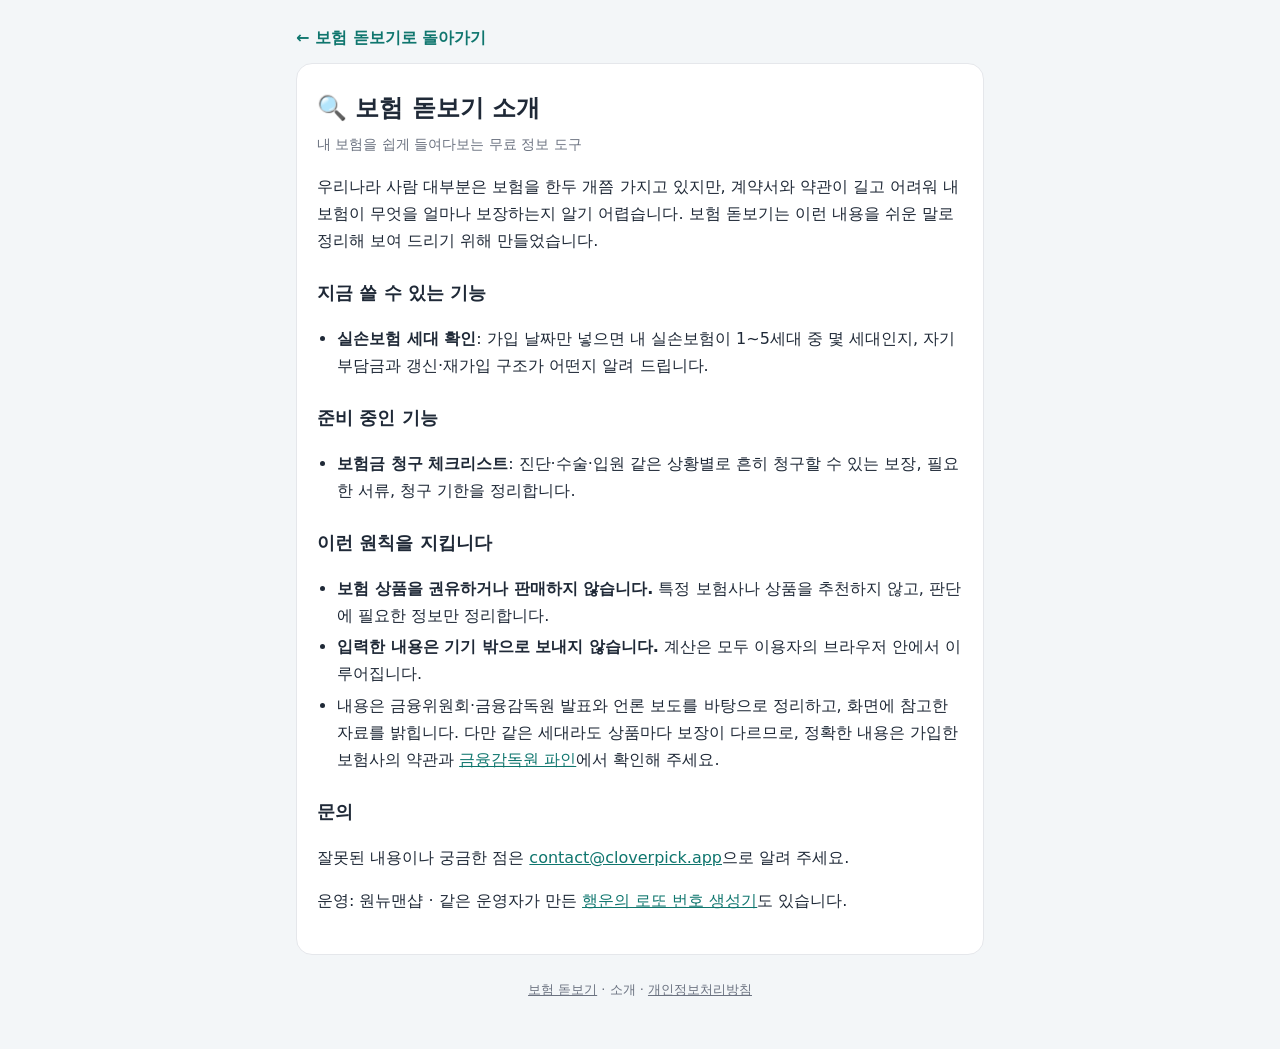
==== about.html @ 7f8721bd "구글 애널리틱스 태그 추가 (G-VRJEDQ2BLV, 세 페이지) Co-Authored-By: Claude Opus 5.5 <noreply@anthropic.com>" ====
<!DOCTYPE html>
<html lang="ko">
<head>
  <!-- Google tag (gtag.js) -->
  <script async src="https://www.googletagmanager.com/gtag/js?id=G-VRJEDQ2BLV"></script>
  <script>
    window.dataLayer = window.dataLayer || [];
    function gtag(){dataLayer.push(arguments);}
    gtag('js', new Date());

    gtag('config', 'G-VRJEDQ2BLV');
  </script>
  <meta charset="UTF-8">
  <meta name="viewport" content="width=device-width, initial-scale=1.0">
  <title>소개 - 보험 돋보기</title>
  <meta name="description" content="보험 돋보기는 내 보험을 쉽게 들여다볼 수 있도록 돕는 무료 정보 도구입니다.">
  <link rel="canonical" href="https://insure.cloverpick.app/about">
  <link rel="icon" href="icon.svg" type="image/svg+xml">
  <meta name="google-adsense-account" content="ca-pub-3330288431208764">
  <script async src="https://pagead2.googlesyndication.com/pagead/js/adsbygoogle.js?client=ca-pub-3330288431208764" crossorigin="anonymous"></script>
  <link rel="stylesheet" href="page.css">
</head>
<body>
  <div class="wrap">
    <a class="back" href="./">← 보험 돋보기로 돌아가기</a>
    <article>
      <h1>🔍 보험 돋보기 소개</h1>
      <p class="meta">내 보험을 쉽게 들여다보는 무료 정보 도구</p>
      <p>우리나라 사람 대부분은 보험을 한두 개쯤 가지고 있지만, 계약서와 약관이 길고 어려워 내 보험이 무엇을 얼마나 보장하는지 알기 어렵습니다. 보험 돋보기는 이런 내용을 쉬운 말로 정리해 보여 드리기 위해 만들었습니다.</p>

      <h2>지금 쓸 수 있는 기능</h2>
      <ul>
        <li><strong>실손보험 세대 확인</strong>: 가입 날짜만 넣으면 내 실손보험이 1~5세대 중 몇 세대인지, 자기부담금과 갱신·재가입 구조가 어떤지 알려 드립니다.</li>
      </ul>

      <h2>준비 중인 기능</h2>
      <ul>
        <li><strong>보험금 청구 체크리스트</strong>: 진단·수술·입원 같은 상황별로 흔히 청구할 수 있는 보장, 필요한 서류, 청구 기한을 정리합니다.</li>
      </ul>

      <h2>이런 원칙을 지킵니다</h2>
      <ul>
        <li><strong>보험 상품을 권유하거나 판매하지 않습니다.</strong> 특정 보험사나 상품을 추천하지 않고, 판단에 필요한 정보만 정리합니다.</li>
        <li><strong>입력한 내용은 기기 밖으로 보내지 않습니다.</strong> 계산은 모두 이용자의 브라우저 안에서 이루어집니다.</li>
        <li>내용은 금융위원회·금융감독원 발표와 언론 보도를 바탕으로 정리하고, 화면에 참고한 자료를 밝힙니다. 다만 같은 세대라도 상품마다 보장이 다르므로, 정확한 내용은 가입한 보험사의 약관과 <a href="https://fine.fss.or.kr" rel="noopener">금융감독원 파인</a>에서 확인해 주세요.</li>
      </ul>

      <h2>문의</h2>
      <p>잘못된 내용이나 궁금한 점은 <a href="mailto:contact@cloverpick.app">contact@cloverpick.app</a>으로 알려 주세요.</p>
      <p>운영: 원뉴맨샵 · 같은 운영자가 만든 <a href="https://cloverpick.app" rel="noopener">행운의 로또 번호 생성기</a>도 있습니다.</p>
    </article>
    <footer><a href="./">보험 돋보기</a> · 소개 · <a href="privacy">개인정보처리방침</a></footer>
  </div>
</body>
</html>
---- page.css ----
/* 소개·개인정보처리방침 같은 글 페이지 공용 스타일 */
:root {
  --bg: #f3f6f8; --card: #ffffff; --text: #1f2937; --muted: #6b7280; --line: #e5e7eb; --accent: #0f766e;
}
@media (prefers-color-scheme: dark) {
  :root { --bg: #0f172a; --card: #1e293b; --text: #f1f5f9; --muted: #94a3b8; --line: #334155; --accent: #2dd4bf; }
}
* { box-sizing: border-box; }
body { margin: 0; background: var(--bg); color: var(--text); line-height: 1.7;
       font-family: system-ui, -apple-system, "Apple SD Gothic Neo", "Noto Sans KR", "Malgun Gothic", sans-serif; }
.wrap { max-width: 720px; margin: 0 auto; padding: 24px 16px 48px; }
.back { display: inline-block; margin-bottom: 12px; color: var(--accent); text-decoration: none; font-weight: 600; }
article { background: var(--card); border: 1px solid var(--line); border-radius: 16px; padding: 24px 20px; }
h1 { margin: 0 0 4px; font-size: 24px; }
h2 { margin: 24px 0 8px; font-size: 18px; }
.meta { margin: 0 0 16px; color: var(--muted); font-size: 14px; }
ul { padding-left: 20px; }
li { margin: 4px 0; }
a { color: var(--accent); }
footer { margin-top: 24px; font-size: 13px; color: var(--muted); text-align: center; }
footer a { color: var(--muted); }
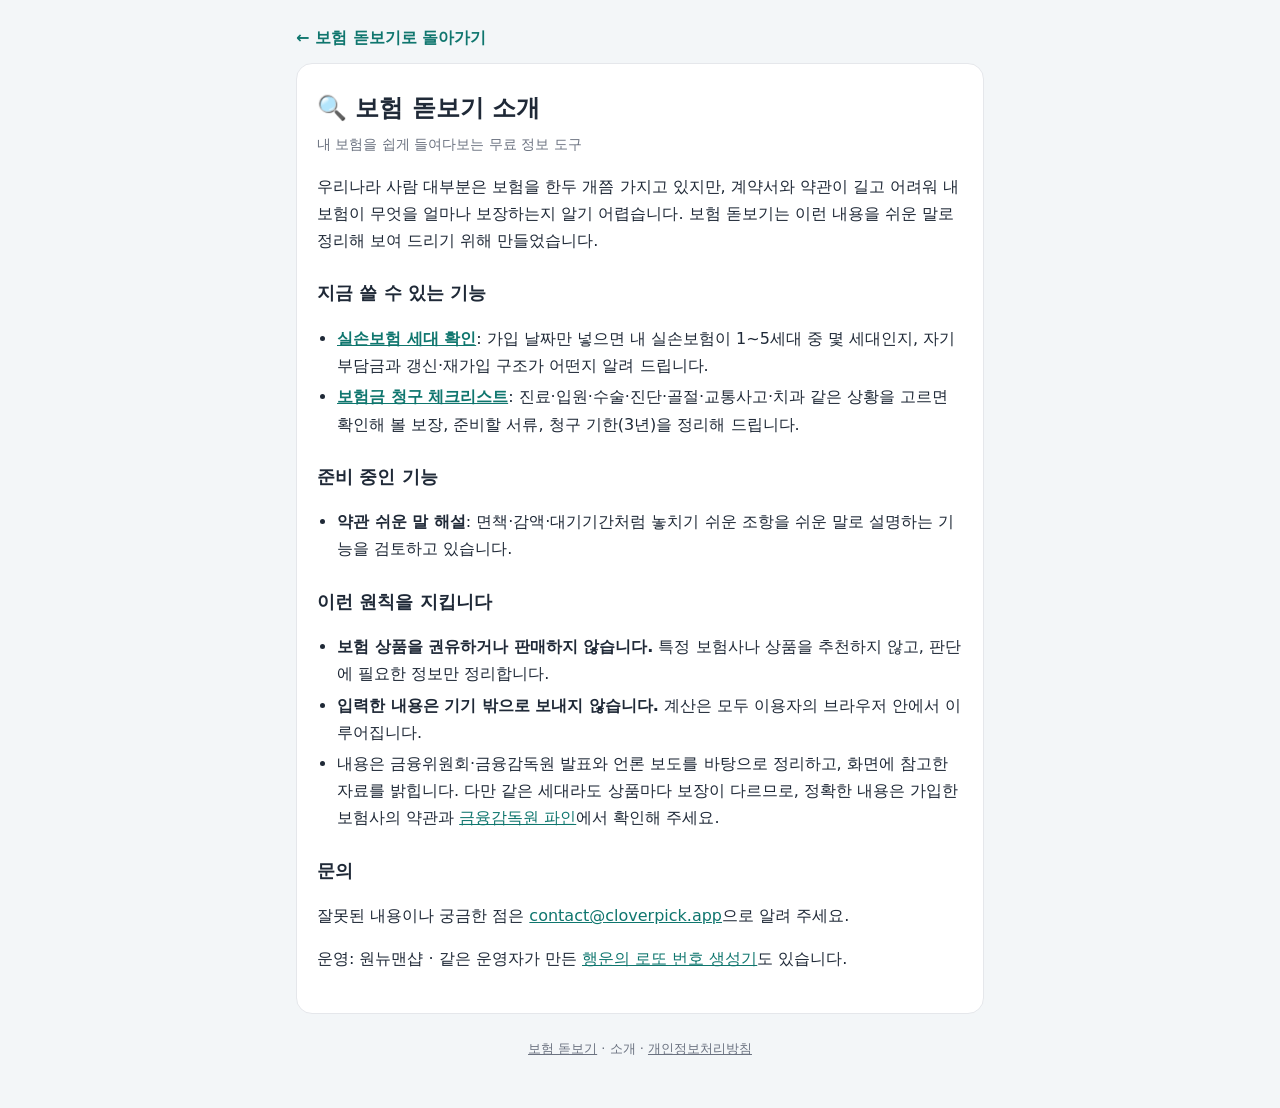
==== commit bc883c89: "보험금 청구 체크리스트 추가 (상황별 보장·서류·청구 기한), 도구 메뉴·소개·사이트맵 갱신 Co-Authored-By: Claude Opus 5.5 <noreply@anthrop" ====
--- a/about.html
+++ b/about.html
@@ -16,6 +16,7 @@
   <meta name="description" content="보험 돋보기는 내 보험을 쉽게 들여다볼 수 있도록 돕는 무료 정보 도구입니다.">
   <link rel="canonical" href="https://insure.cloverpick.app/about">
   <link rel="icon" href="icon.svg" type="image/svg+xml">
+  <meta name="naver-site-verification" content="30c69223f4f4dc7dbb203eff2e3a5ed525e35046" />
   <meta name="google-adsense-account" content="ca-pub-3330288431208764">
   <script async src="https://pagead2.googlesyndication.com/pagead/js/adsbygoogle.js?client=ca-pub-3330288431208764" crossorigin="anonymous"></script>
   <link rel="stylesheet" href="page.css">
@@ -30,12 +31,13 @@
 
       <h2>지금 쓸 수 있는 기능</h2>
       <ul>
-        <li><strong>실손보험 세대 확인</strong>: 가입 날짜만 넣으면 내 실손보험이 1~5세대 중 몇 세대인지, 자기부담금과 갱신·재가입 구조가 어떤지 알려 드립니다.</li>
+        <li><a href="./"><strong>실손보험 세대 확인</strong></a>: 가입 날짜만 넣으면 내 실손보험이 1~5세대 중 몇 세대인지, 자기부담금과 갱신·재가입 구조가 어떤지 알려 드립니다.</li>
+        <li><a href="claim"><strong>보험금 청구 체크리스트</strong></a>: 진료·입원·수술·진단·골절·교통사고·치과 같은 상황을 고르면 확인해 볼 보장, 준비할 서류, 청구 기한(3년)을 정리해 드립니다.</li>
       </ul>
 
       <h2>준비 중인 기능</h2>
       <ul>
-        <li><strong>보험금 청구 체크리스트</strong>: 진단·수술·입원 같은 상황별로 흔히 청구할 수 있는 보장, 필요한 서류, 청구 기한을 정리합니다.</li>
+        <li><strong>약관 쉬운 말 해설</strong>: 면책·감액·대기기간처럼 놓치기 쉬운 조항을 쉬운 말로 설명하는 기능을 검토하고 있습니다.</li>
       </ul>
 
       <h2>이런 원칙을 지킵니다</h2>
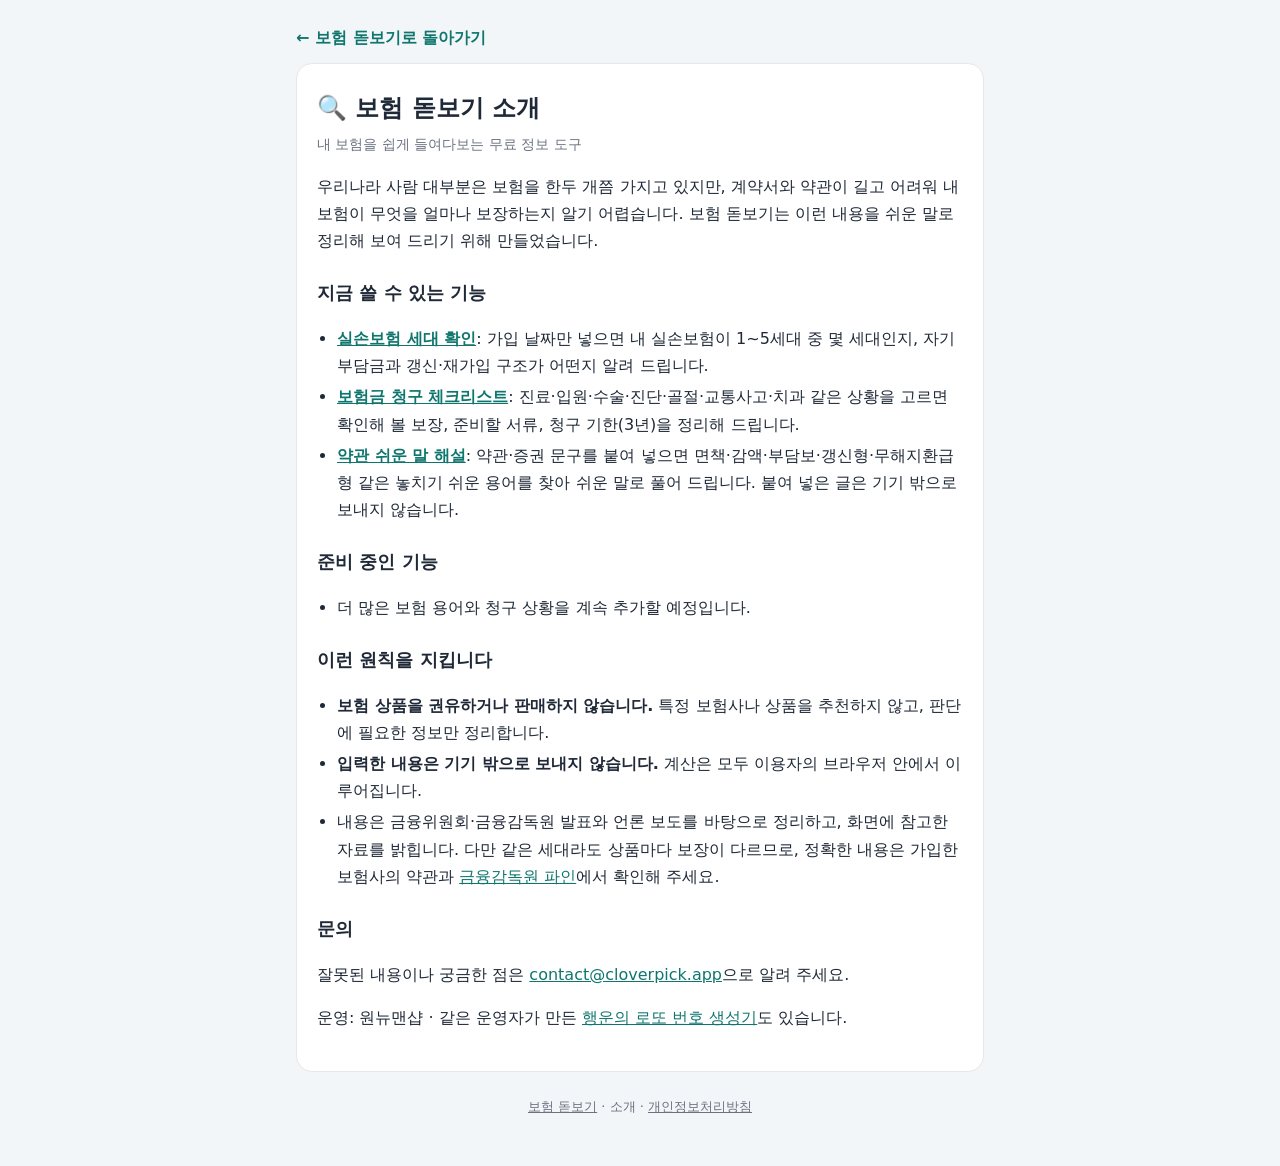
==== commit 5541f5f6: "약관 쉬운 말 해설 추가 (용어 29개, 붙여 넣은 글 형광펜·해설, 용어 사전), 메뉴·소개·개인정보·사이트맵 갱신 Co-Authored-By: Claude Opus 5.5 <n" ====
--- a/about.html
+++ b/about.html
@@ -33,11 +33,12 @@
       <ul>
         <li><a href="./"><strong>실손보험 세대 확인</strong></a>: 가입 날짜만 넣으면 내 실손보험이 1~5세대 중 몇 세대인지, 자기부담금과 갱신·재가입 구조가 어떤지 알려 드립니다.</li>
         <li><a href="claim"><strong>보험금 청구 체크리스트</strong></a>: 진료·입원·수술·진단·골절·교통사고·치과 같은 상황을 고르면 확인해 볼 보장, 준비할 서류, 청구 기한(3년)을 정리해 드립니다.</li>
+        <li><a href="explain"><strong>약관 쉬운 말 해설</strong></a>: 약관·증권 문구를 붙여 넣으면 면책·감액·부담보·갱신형·무해지환급형 같은 놓치기 쉬운 용어를 찾아 쉬운 말로 풀어 드립니다. 붙여 넣은 글은 기기 밖으로 보내지 않습니다.</li>
       </ul>
 
       <h2>준비 중인 기능</h2>
       <ul>
-        <li><strong>약관 쉬운 말 해설</strong>: 면책·감액·대기기간처럼 놓치기 쉬운 조항을 쉬운 말로 설명하는 기능을 검토하고 있습니다.</li>
+        <li>더 많은 보험 용어와 청구 상황을 계속 추가할 예정입니다.</li>
       </ul>
 
       <h2>이런 원칙을 지킵니다</h2>
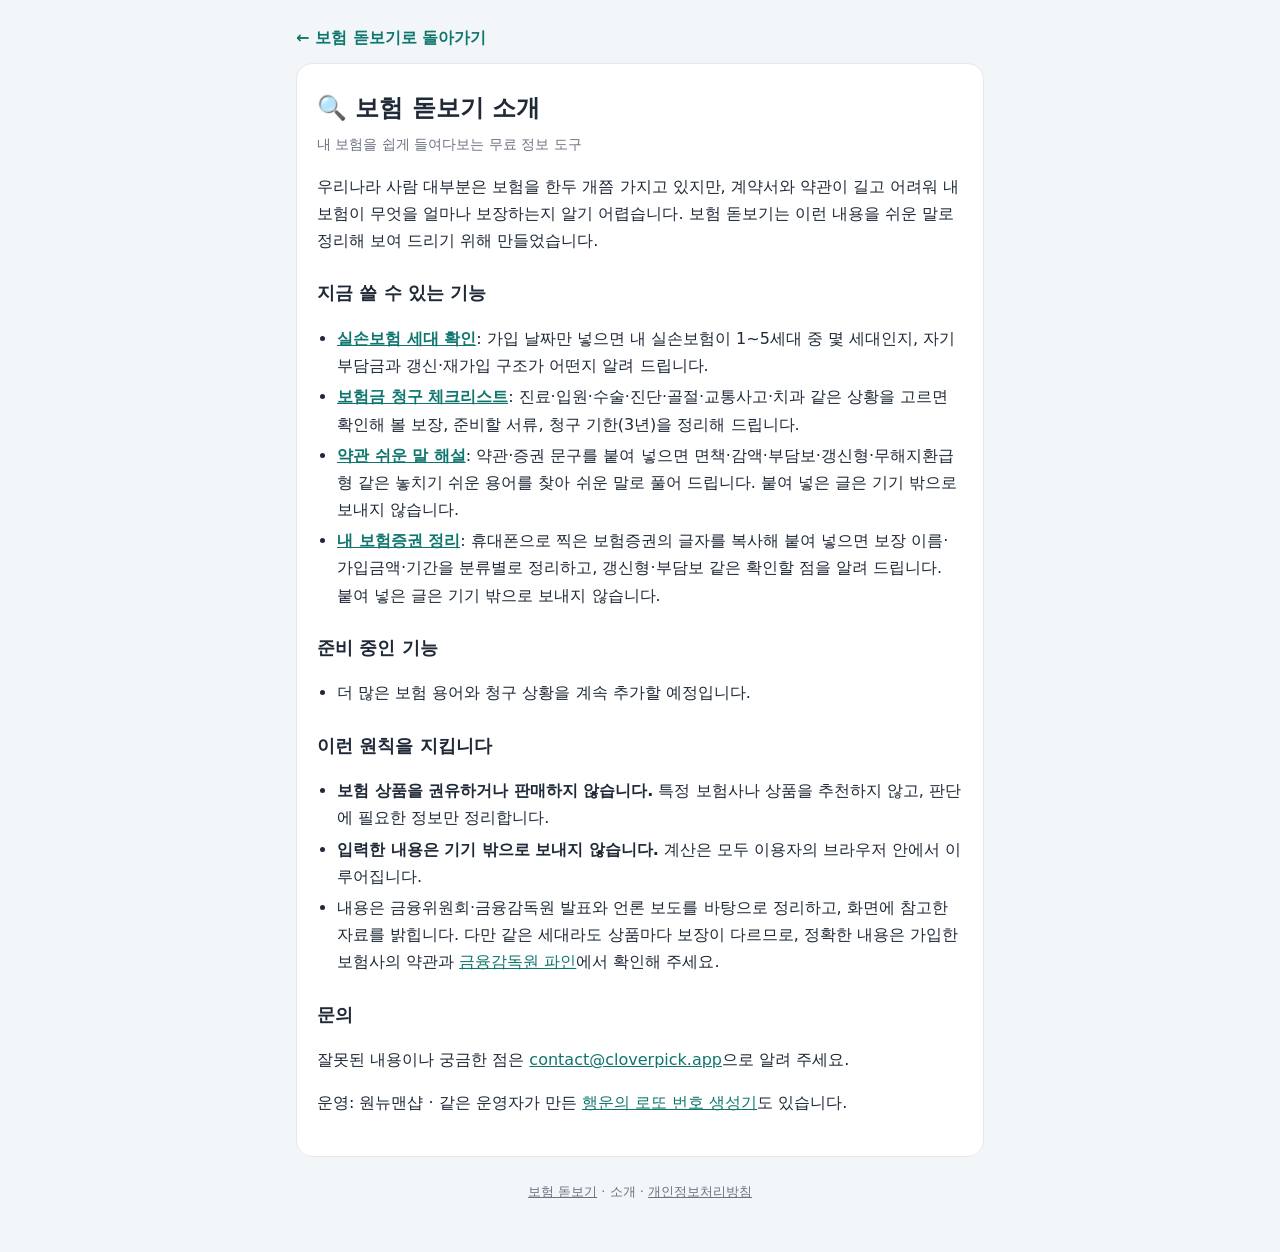
==== commit de52a7be: "내 보험증권 정리 추가 (증권 글자 붙여 넣기 → 보장·가입금액·기간 분류, 확인할 점, 용어 연결), 용어 사전을 terms.js로 분리, 메뉴·소개·개인정보·사이트맵 갱신 Co" ====
--- a/about.html
+++ b/about.html
@@ -34,6 +34,7 @@
         <li><a href="./"><strong>실손보험 세대 확인</strong></a>: 가입 날짜만 넣으면 내 실손보험이 1~5세대 중 몇 세대인지, 자기부담금과 갱신·재가입 구조가 어떤지 알려 드립니다.</li>
         <li><a href="claim"><strong>보험금 청구 체크리스트</strong></a>: 진료·입원·수술·진단·골절·교통사고·치과 같은 상황을 고르면 확인해 볼 보장, 준비할 서류, 청구 기한(3년)을 정리해 드립니다.</li>
         <li><a href="explain"><strong>약관 쉬운 말 해설</strong></a>: 약관·증권 문구를 붙여 넣으면 면책·감액·부담보·갱신형·무해지환급형 같은 놓치기 쉬운 용어를 찾아 쉬운 말로 풀어 드립니다. 붙여 넣은 글은 기기 밖으로 보내지 않습니다.</li>
+        <li><a href="policy"><strong>내 보험증권 정리</strong></a>: 휴대폰으로 찍은 보험증권의 글자를 복사해 붙여 넣으면 보장 이름·가입금액·기간을 분류별로 정리하고, 갱신형·부담보 같은 확인할 점을 알려 드립니다. 붙여 넣은 글은 기기 밖으로 보내지 않습니다.</li>
       </ul>
 
       <h2>준비 중인 기능</h2>
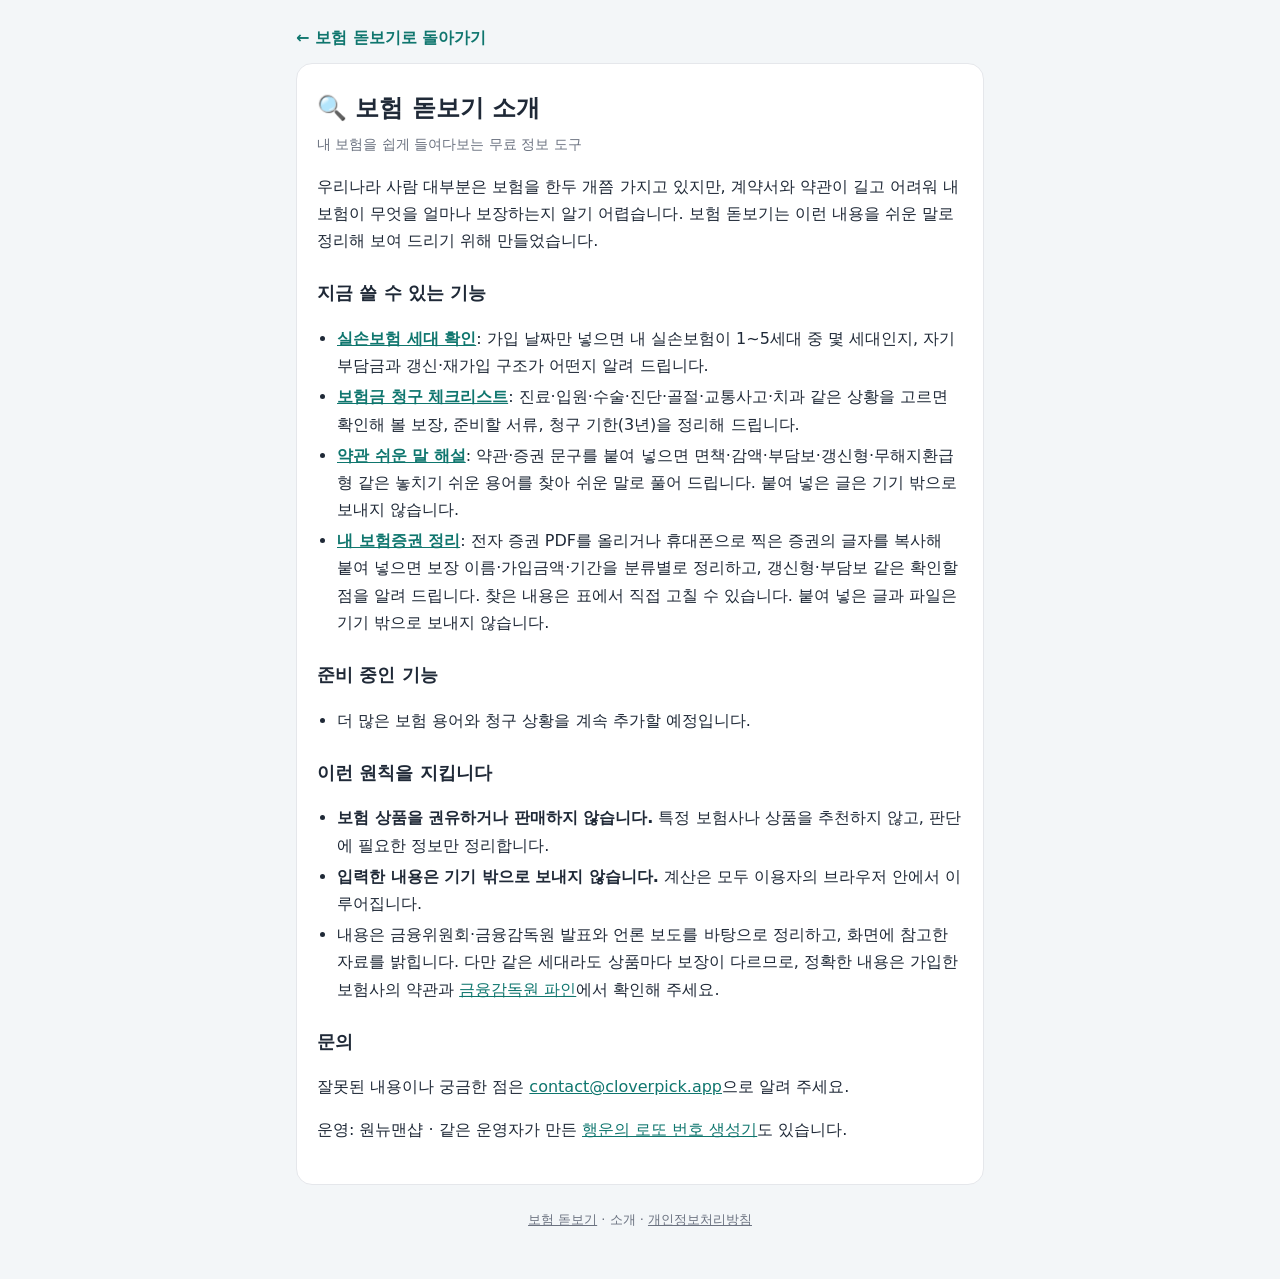
==== commit f085e287: "증권 정리: 확인하고 고치기 표, 설명 문장 거르기, PDF 파일 올리기(비밀번호 PDF 포함, 기기 안에서만 읽음), 스캔·글자 가져오기 안내, 예시 버튼 이름 변경 Co-Aut" ====
--- a/about.html
+++ b/about.html
@@ -34,7 +34,7 @@
         <li><a href="./"><strong>실손보험 세대 확인</strong></a>: 가입 날짜만 넣으면 내 실손보험이 1~5세대 중 몇 세대인지, 자기부담금과 갱신·재가입 구조가 어떤지 알려 드립니다.</li>
         <li><a href="claim"><strong>보험금 청구 체크리스트</strong></a>: 진료·입원·수술·진단·골절·교통사고·치과 같은 상황을 고르면 확인해 볼 보장, 준비할 서류, 청구 기한(3년)을 정리해 드립니다.</li>
         <li><a href="explain"><strong>약관 쉬운 말 해설</strong></a>: 약관·증권 문구를 붙여 넣으면 면책·감액·부담보·갱신형·무해지환급형 같은 놓치기 쉬운 용어를 찾아 쉬운 말로 풀어 드립니다. 붙여 넣은 글은 기기 밖으로 보내지 않습니다.</li>
-        <li><a href="policy"><strong>내 보험증권 정리</strong></a>: 휴대폰으로 찍은 보험증권의 글자를 복사해 붙여 넣으면 보장 이름·가입금액·기간을 분류별로 정리하고, 갱신형·부담보 같은 확인할 점을 알려 드립니다. 붙여 넣은 글은 기기 밖으로 보내지 않습니다.</li>
+        <li><a href="policy"><strong>내 보험증권 정리</strong></a>: 전자 증권 PDF를 올리거나 휴대폰으로 찍은 증권의 글자를 복사해 붙여 넣으면 보장 이름·가입금액·기간을 분류별로 정리하고, 갱신형·부담보 같은 확인할 점을 알려 드립니다. 찾은 내용은 표에서 직접 고칠 수 있습니다. 붙여 넣은 글과 파일은 기기 밖으로 보내지 않습니다.</li>
       </ul>
 
       <h2>준비 중인 기능</h2>
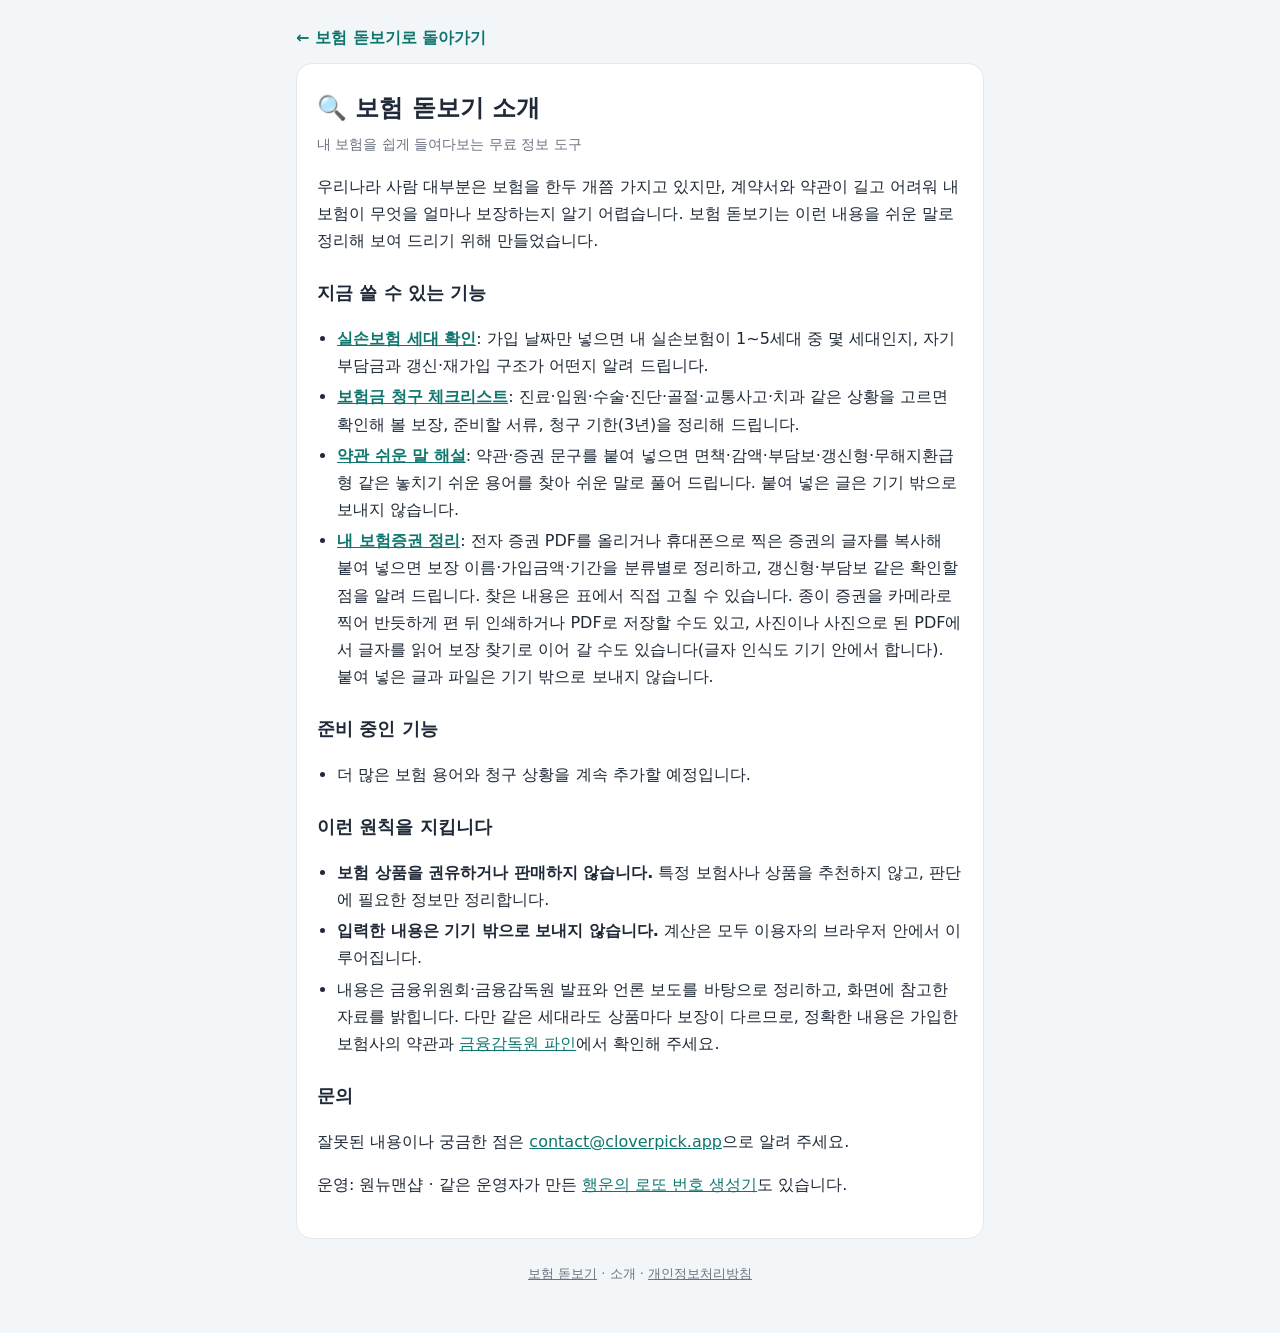
==== commit cce3b601: "증권 정리: 카메라 스캔(모서리 맞추기·반듯하게 펴기·흑백 선명·인쇄·PDF 저장), 페이지 안 글자 인식(사진 PDF·스캔 문서, 방향 자동 맞춤) Co-Authored-By: " ====
--- a/about.html
+++ b/about.html
@@ -34,7 +34,7 @@
         <li><a href="./"><strong>실손보험 세대 확인</strong></a>: 가입 날짜만 넣으면 내 실손보험이 1~5세대 중 몇 세대인지, 자기부담금과 갱신·재가입 구조가 어떤지 알려 드립니다.</li>
         <li><a href="claim"><strong>보험금 청구 체크리스트</strong></a>: 진료·입원·수술·진단·골절·교통사고·치과 같은 상황을 고르면 확인해 볼 보장, 준비할 서류, 청구 기한(3년)을 정리해 드립니다.</li>
         <li><a href="explain"><strong>약관 쉬운 말 해설</strong></a>: 약관·증권 문구를 붙여 넣으면 면책·감액·부담보·갱신형·무해지환급형 같은 놓치기 쉬운 용어를 찾아 쉬운 말로 풀어 드립니다. 붙여 넣은 글은 기기 밖으로 보내지 않습니다.</li>
-        <li><a href="policy"><strong>내 보험증권 정리</strong></a>: 전자 증권 PDF를 올리거나 휴대폰으로 찍은 증권의 글자를 복사해 붙여 넣으면 보장 이름·가입금액·기간을 분류별로 정리하고, 갱신형·부담보 같은 확인할 점을 알려 드립니다. 찾은 내용은 표에서 직접 고칠 수 있습니다. 붙여 넣은 글과 파일은 기기 밖으로 보내지 않습니다.</li>
+        <li><a href="policy"><strong>내 보험증권 정리</strong></a>: 전자 증권 PDF를 올리거나 휴대폰으로 찍은 증권의 글자를 복사해 붙여 넣으면 보장 이름·가입금액·기간을 분류별로 정리하고, 갱신형·부담보 같은 확인할 점을 알려 드립니다. 찾은 내용은 표에서 직접 고칠 수 있습니다. 종이 증권을 카메라로 찍어 반듯하게 편 뒤 인쇄하거나 PDF로 저장할 수도 있고, 사진이나 사진으로 된 PDF에서 글자를 읽어 보장 찾기로 이어 갈 수도 있습니다(글자 인식도 기기 안에서 합니다). 붙여 넣은 글과 파일은 기기 밖으로 보내지 않습니다.</li>
       </ul>
 
       <h2>준비 중인 기능</h2>
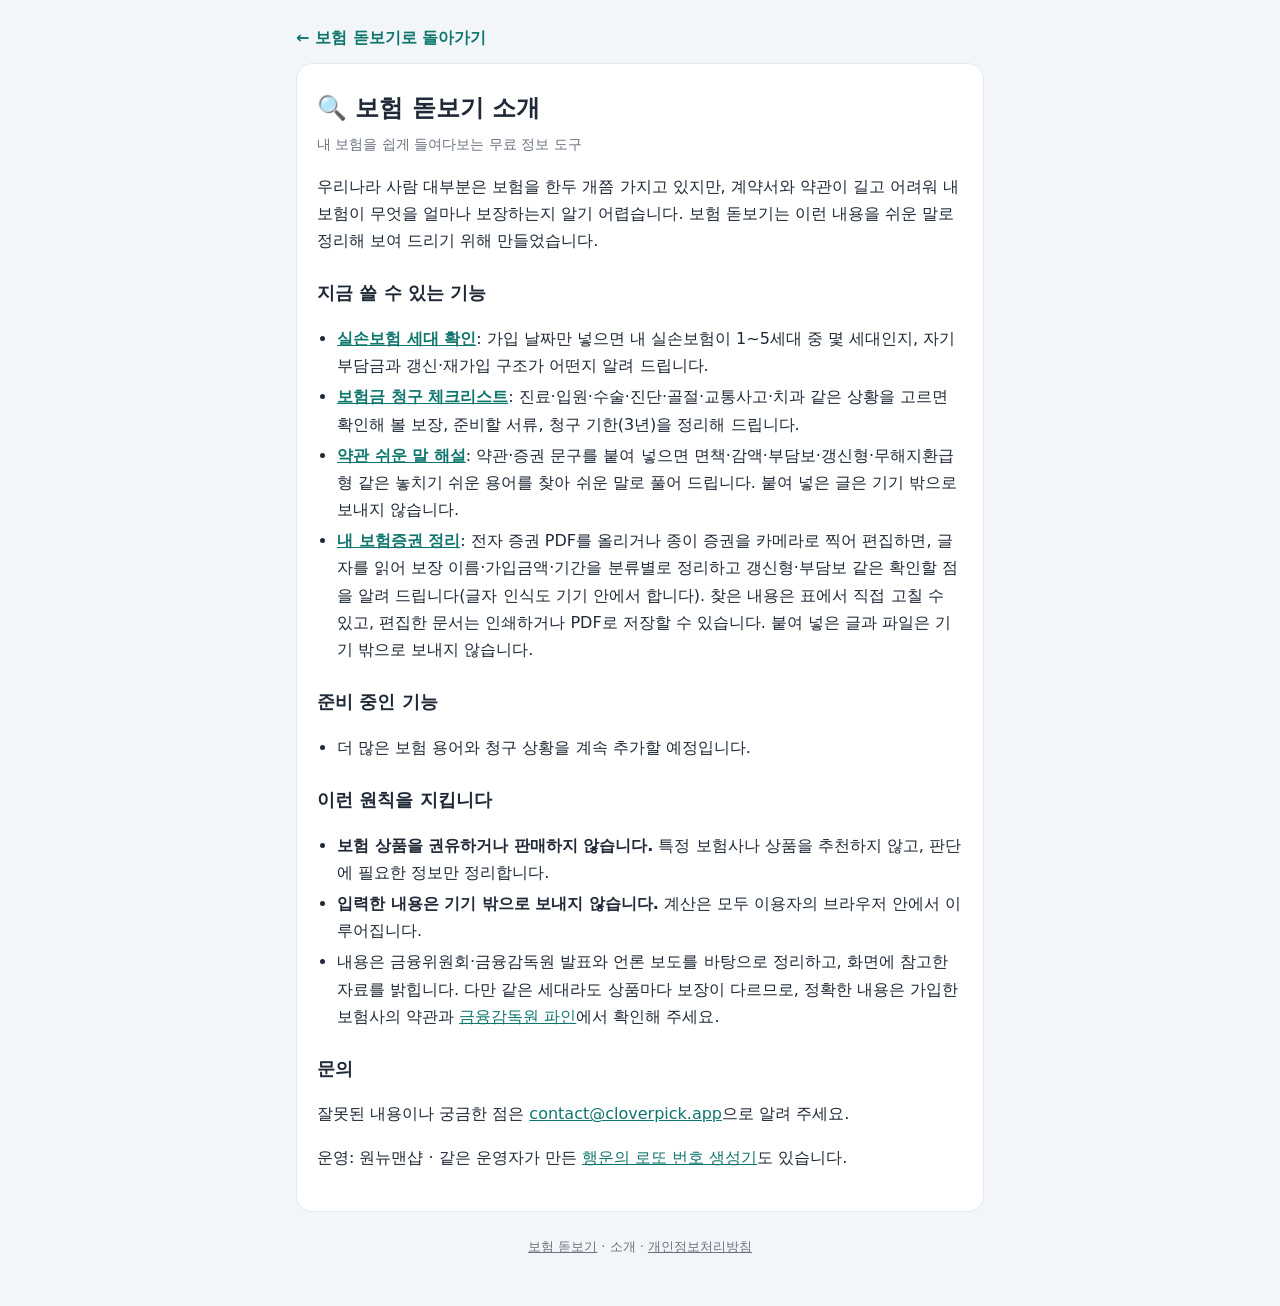
==== commit 53a5e1c3: "증권 정리: 설명 문장형 실손 증권 읽기(글자 틀림에 강하게, 최고한도로 금액 확인), 스캔 화면 이름 정리·휴대폰 글자 인식 안내 제거, 방향 빠르게 확인 후 한 번만 읽기, 사" ====
--- a/about.html
+++ b/about.html
@@ -34,7 +34,7 @@
         <li><a href="./"><strong>실손보험 세대 확인</strong></a>: 가입 날짜만 넣으면 내 실손보험이 1~5세대 중 몇 세대인지, 자기부담금과 갱신·재가입 구조가 어떤지 알려 드립니다.</li>
         <li><a href="claim"><strong>보험금 청구 체크리스트</strong></a>: 진료·입원·수술·진단·골절·교통사고·치과 같은 상황을 고르면 확인해 볼 보장, 준비할 서류, 청구 기한(3년)을 정리해 드립니다.</li>
         <li><a href="explain"><strong>약관 쉬운 말 해설</strong></a>: 약관·증권 문구를 붙여 넣으면 면책·감액·부담보·갱신형·무해지환급형 같은 놓치기 쉬운 용어를 찾아 쉬운 말로 풀어 드립니다. 붙여 넣은 글은 기기 밖으로 보내지 않습니다.</li>
-        <li><a href="policy"><strong>내 보험증권 정리</strong></a>: 전자 증권 PDF를 올리거나 휴대폰으로 찍은 증권의 글자를 복사해 붙여 넣으면 보장 이름·가입금액·기간을 분류별로 정리하고, 갱신형·부담보 같은 확인할 점을 알려 드립니다. 찾은 내용은 표에서 직접 고칠 수 있습니다. 종이 증권을 카메라로 찍어 반듯하게 편 뒤 인쇄하거나 PDF로 저장할 수도 있고, 사진이나 사진으로 된 PDF에서 글자를 읽어 보장 찾기로 이어 갈 수도 있습니다(글자 인식도 기기 안에서 합니다). 붙여 넣은 글과 파일은 기기 밖으로 보내지 않습니다.</li>
+        <li><a href="policy"><strong>내 보험증권 정리</strong></a>: 전자 증권 PDF를 올리거나 종이 증권을 카메라로 찍어 편집하면, 글자를 읽어 보장 이름·가입금액·기간을 분류별로 정리하고 갱신형·부담보 같은 확인할 점을 알려 드립니다(글자 인식도 기기 안에서 합니다). 찾은 내용은 표에서 직접 고칠 수 있고, 편집한 문서는 인쇄하거나 PDF로 저장할 수 있습니다. 붙여 넣은 글과 파일은 기기 밖으로 보내지 않습니다.</li>
       </ul>
 
       <h2>준비 중인 기능</h2>
